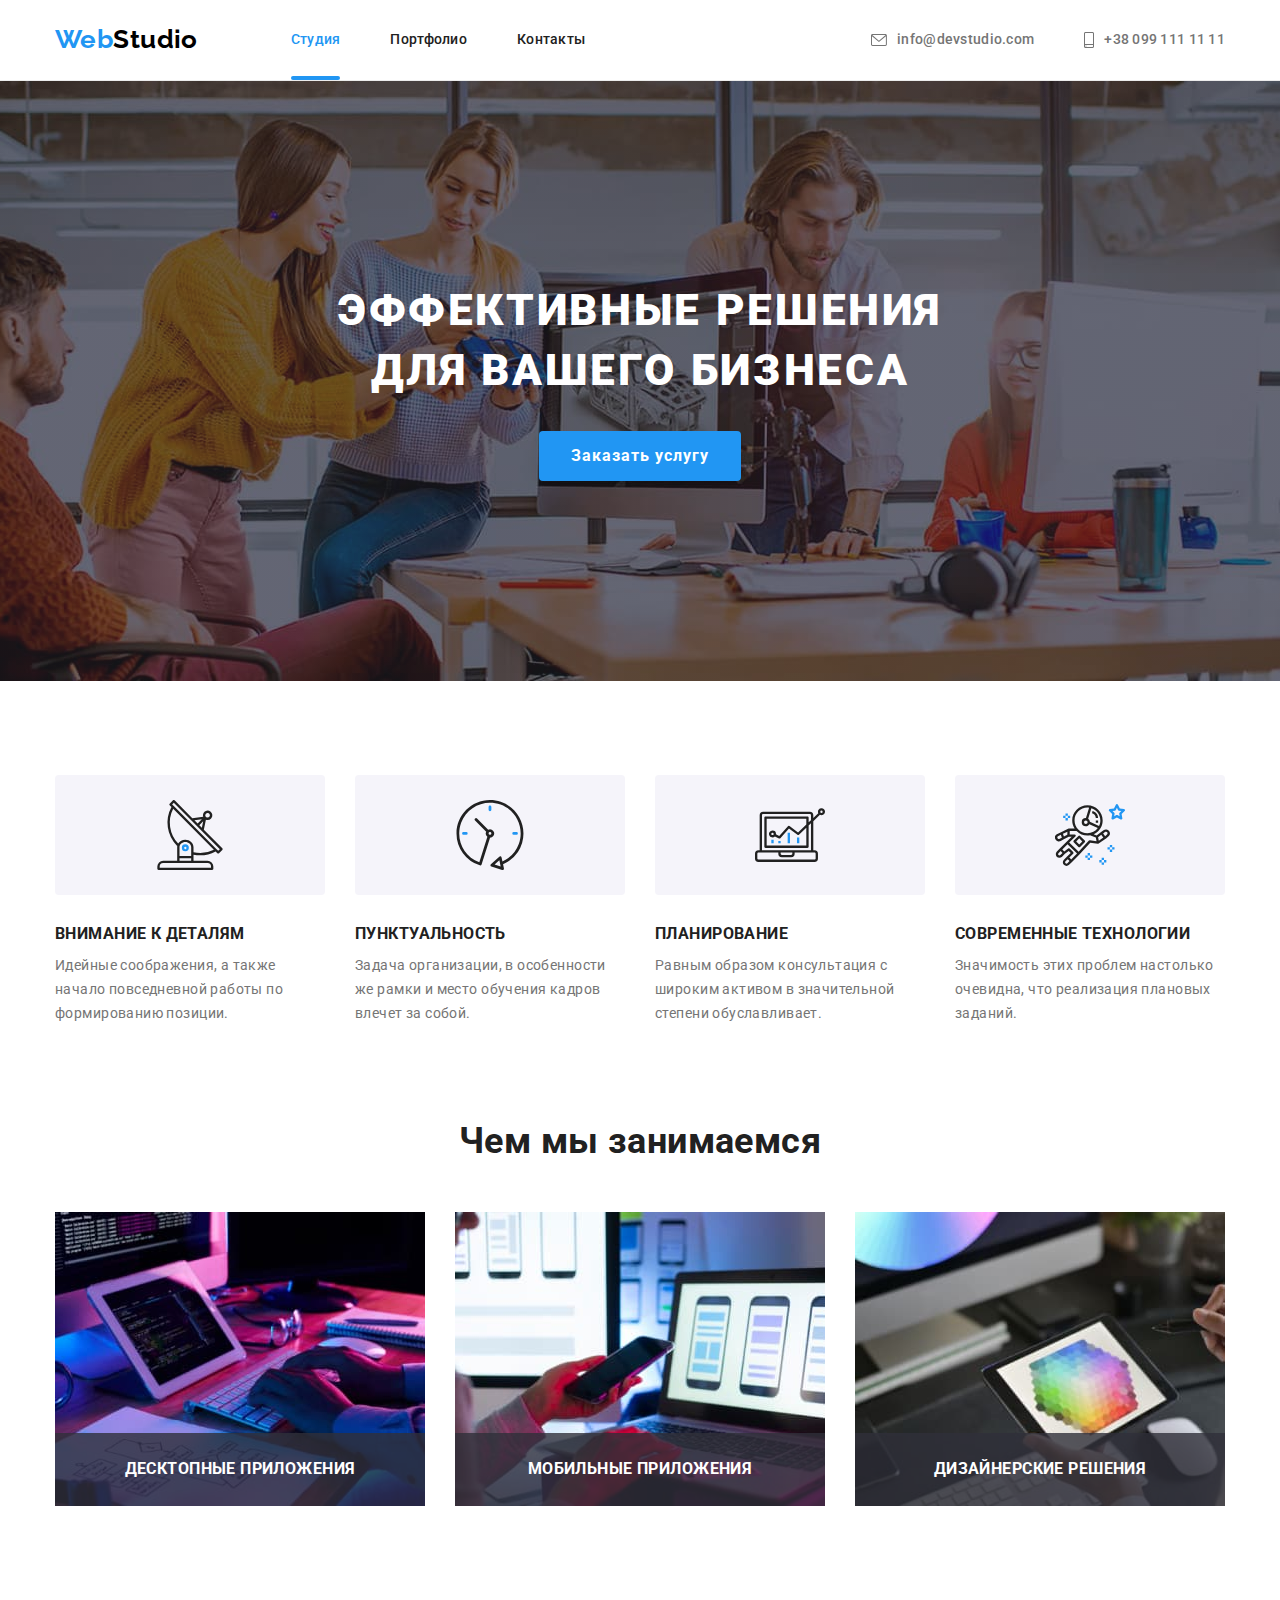
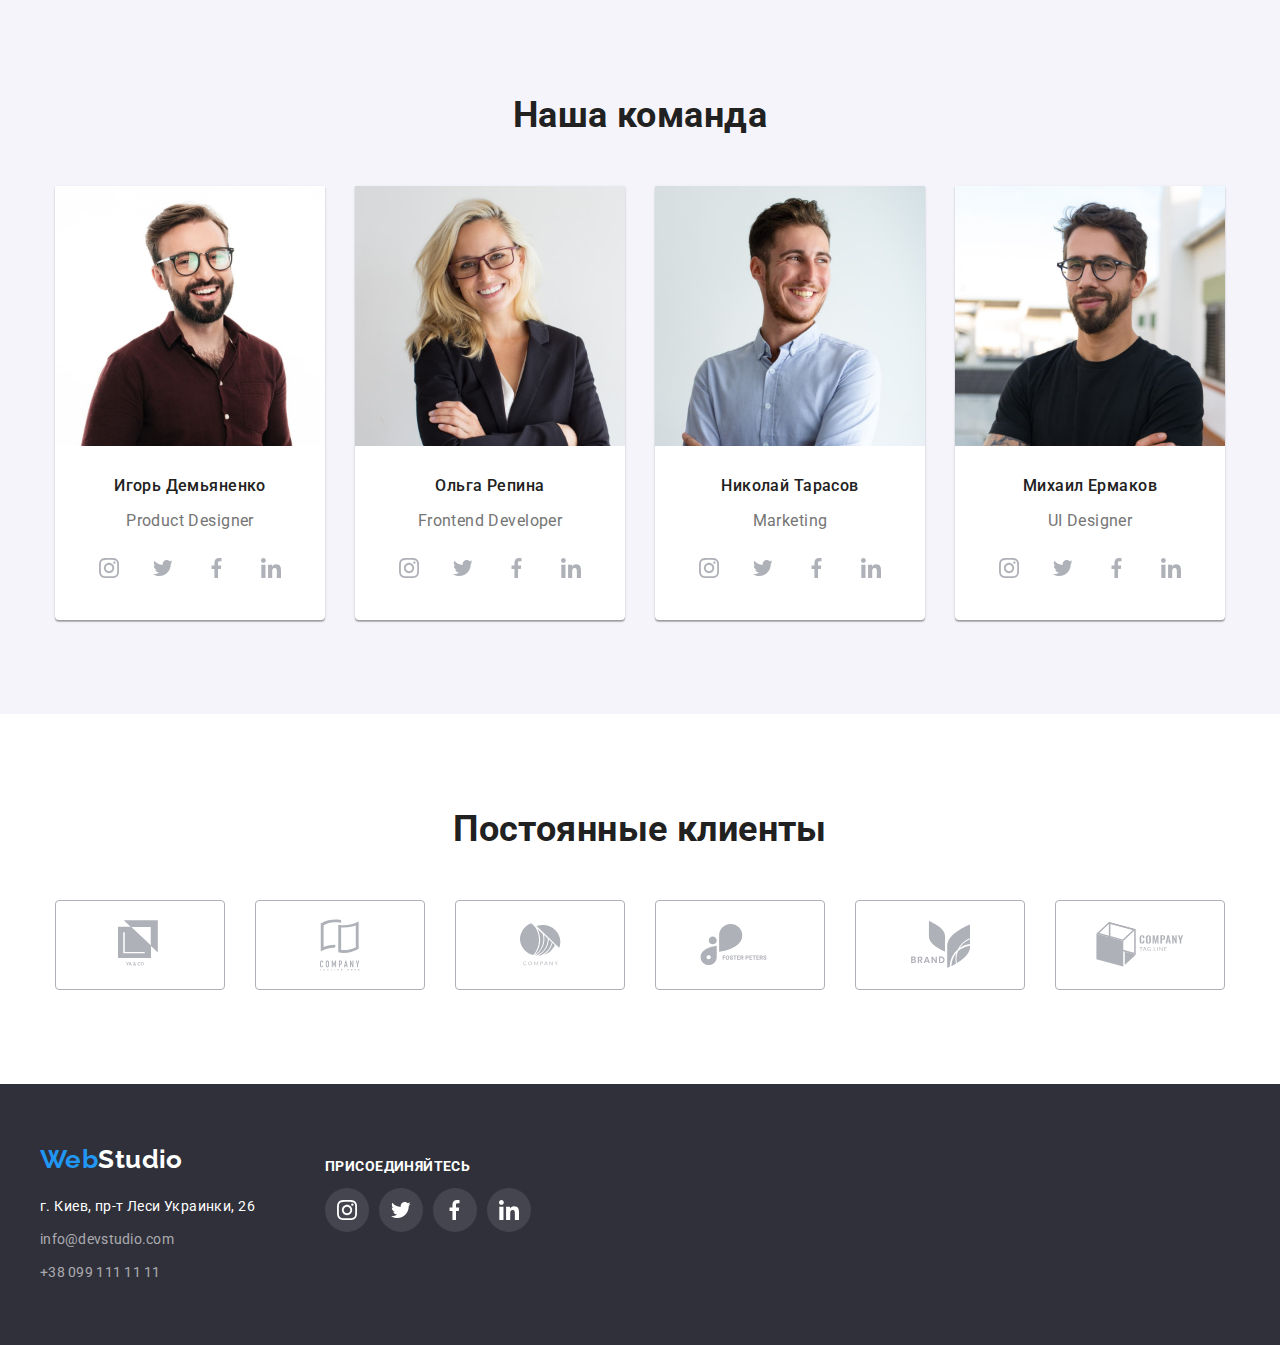
==== index.html @ 3e9410eb "Добавляет файлы" ====
<!DOCTYPE html>
<html lang="ru">
  <head>
    <meta charset="UTF-8" />
    <meta name="viewport" content="width=device-width, initial-scale=1.0" />
    <title>Студия</title>
    <link href="https://fonts.googleapis.com/css2?family=Raleway:wght@700&family=Roboto:wght@400;500;700;900&display=swap" rel="stylesheet" />

    <link rel="stylesheet" href="https://cdnjs.cloudflare.com/ajax/libs/modern-normalize/0.7.0/modern-normalize.min.css" />

    <link rel="stylesheet" href="./css/styles.css" />
  </head>

  <body>
    <!--Header-->
    <header class="header">
      <div class="container flexbox">
        <!-- <div class="header flexbox"> -->
        <nav class="site-nav flexbox">
          <a class="logo-primary" href="./index.html"><span class="logo-accent">Web</span>Studio</a>
          <ul class="list flexbox">
            <li class="item">
              <a class="link current" href="">Студия</a>
            </li>

            <li class="item">
              <a class="link" href="./portfolio.html">Портфолио</a>
            </li>
            <li class="item">
              <a class="link" href="">Контакты</a>
            </li>
          </ul>
        </nav>
        <ul class="contacts list flexbox">
          <li class="item">
            <a class="link flexbox" href="mailto:info@devstudio.com">
              <svg class="post-icon" width="16px" height="12px">
                <use href="./images/sprite.svg#icon-envelope"></use>
              </svg>
              info@devstudio.com
            </a>
          </li>
          <li class="item">
            <a class="link flexbox" href="tel:+380991111111">
              <svg class="tel-icon" width="10px" height="16px">
                <use href="./images/sprite.svg#icon-smartphone"></use>
              </svg>
              +38 099 111 11 11
            </a>
          </li>
        </ul>
      </div>
    </header>
    <main>
      <!--hero-->
      <section class="hero overlay">
        <div class="container">
          <h1 class="hero-title">Эффективные решения для вашего бизнеса</h1>
          <button type="button" class="hero-button" data-modal-open>Заказать услугу</button>
        </div>
      </section>
      <!--Особенности-->
      <section class="features">
        <div class="container">
          <h2 class="features-title visually-hidden">Особенности</h2>
          <ul class="list flexbox">
            <li class="item">
              <h3 class="features-subtitle">Внимание к деталям</h3>
              <p>Идейные соображения, а также начало повседневной работы по формированию позиции.</p>
            </li>
            <li class="item">
              <h3 class="features-subtitle">Пунктуальность</h3>
              <p>Задача организации, в особенности же рамки и место обучения кадров влечет за собой.</p>
            </li>
            <li class="item">
              <h3 class="features-subtitle">Планирование</h3>
              <p>Равным образом консультация с широким активом в значительной степени обуславливает.</p>
            </li>
            <li class="item">
              <h3 class="features-subtitle">Современные технологии</h3>
              <p>Значимость этих проблем настолько очевидна, что реализация плановых заданий.</p>
            </li>
          </ul>
        </div>
      </section>
      <!--Чем мы занимаемся-->
      <section class="work">
        <div class="container">
          <h2 class="work-title">Чем мы занимаемся</h2>
          <ul class="list flexbox">
            <li class="item">
              <a href=""
                ><img src="./images/box1.jpg" alt="Разработка" width="370" height="294" />
                <h3 class="work-subtitle">Десктопные приложения</h3></a
              >
            </li>
            <li class="item">
              <a href=""
                ><img src="./images/box2.jpg" alt="Верстка" width="370" height="294" />
                <h3 class="work-subtitle">Мобильные приложения</h3></a
              >
            </li>
            <li class="item">
              <a href=""
                ><img src="./images/box3.jpg" alt="Разработка" width="370" height="294" />
                <h3 class="work-subtitle">Дизайнерские решения</h3></a
              >
            </li>
          </ul>
        </div>
      </section>
      <!--Наша команда-->
      <section class="team">
        <div class="container">
          <!-- first member -->
          <h2 class="team-title">Наша команда</h2>
          <ul class="list flexbox">
            <li class="item">
              <img src="./images/team1.jpg" alt="Игорь Демьяненко" width="270" height="260" />
              <div class="team-text">
                <h3 class="team-subtitle">Игорь Демьяненко</h3>
                <p>Product Designer</p>

                <ul class="socials-list list flexbox">
                  <li class="socials-item">
                    <a class="link flexbox" href="" target="_blank" rel="noopener noreferrer" aria-label="ссылка Instagram">
                      <svg class="socials-icon-team" width="20px" height="20px">
                        <use href="./images/sprite.svg#icon-instagram"></use>
                      </svg>
                    </a>
                  </li>
                  <li class="socials-item">
                    <a class="link flexbox" href="" target="_blank" rel="noopener noreferrer" aria-label="ссылка Twitter">
                      <svg class="socials-icon-team" width="20px" height="20px">
                        <use href="./images/sprite.svg#icon-twitter"></use>
                      </svg>
                    </a>
                  </li>
                  <li class="socials-item">
                    <a class="link flexbox" href="" target="_blank" rel="noopener noreferrer" aria-label="ссылка Facebook">
                      <svg class="socials-icon-team" width="20px" height="20px">
                        <use href="./images/sprite.svg#icon-facebook"></use>
                      </svg>
                    </a>
                  </li>
                  <li class="socials-item">
                    <a class="link flexbox" href="" target="_blank" rel="noopener noreferrer" aria-label="ссылка Linkedin">
                      <svg class="socials-icon-team" width="20px" height="20px">
                        <use href="./images/sprite.svg#icon-linkedin"></use>
                      </svg>
                    </a>
                  </li>
                </ul>
              </div>
            </li>
            <!-- second member -->
            <li class="item">
              <img src="./images/team2.jpg" alt="Ольга Репина" width="270" height="260" />
              <div class="team-text">
                <h3 class="team-subtitle">Ольга Репина</h3>
                <p>Frontend Developer</p>

                <ul class="socials-list list flexbox">
                  <li class="socials-item">
                    <a class="link flexbox" href="" target="_blank" rel="noopener noreferrer" aria-label="ссылка Instagram">
                      <svg class="socials-icon-team" width="20px" height="20px">
                        <use href="./images/sprite.svg#icon-instagram"></use>
                      </svg>
                    </a>
                  </li>
                  <li class="socials-item">
                    <a class="link flexbox" href="" target="_blank" rel="noopener noreferrer" aria-label="ссылка Twitter">
                      <svg class="socials-icon-team" width="20px" height="20px">
                        <use href="./images/sprite.svg#icon-twitter"></use>
                      </svg>
                    </a>
                  </li>
                  <li class="socials-item">
                    <a class="link flexbox" href="" target="_blank" rel="noopener noreferrer" aria-label="ссылка Facebook">
                      <svg class="socials-icon-team" width="20px" height="20px">
                        <use href="./images/sprite.svg#icon-facebook"></use>
                      </svg>
                    </a>
                  </li>
                  <li class="socials-item">
                    <a class="link flexbox" href="" target="_blank" rel="noopener noreferrer" aria-label="ссылка Linkedin">
                      <svg class="socials-icon-team" width="20px" height="20px">
                        <use href="./images/sprite.svg#icon-linkedin"></use>
                      </svg>
                    </a>
                  </li>
                </ul>
              </div>
            </li>

            <!-- third member -->
            <li class="item">
              <img src="./images/team3.jpg" alt="Николай Тарасов" width="270" height="260" />
              <div class="team-text">
                <h3 class="team-subtitle">Николай Тарасов</h3>
                <p>Marketing</p>

                <ul class="socials-list list flexbox">
                  <li class="socials-item">
                    <a class="link flexbox" href="" target="_blank" rel="noopener noreferrer" aria-label="ссылка Instagram">
                      <svg class="socials-icon-team" width="20px" height="20px">
                        <use href="./images/sprite.svg#icon-instagram"></use>
                      </svg>
                    </a>
                  </li>
                  <li class="socials-item">
                    <a class="link flexbox" href="" target="_blank" rel="noopener noreferrer" aria-label="ссылка Twitter">
                      <svg class="socials-icon-team" width="20px" height="20px">
                        <use href="./images/sprite.svg#icon-twitter"></use>
                      </svg>
                    </a>
                  </li>
                  <li class="socials-item">
                    <a class="link flexbox" href="" target="_blank" rel="noopener noreferrer" aria-label="ссылка Facebook">
                      <svg class="socials-icon-team" width="20px" height="20px">
                        <use href="./images/sprite.svg#icon-facebook"></use>
                      </svg>
                    </a>
                  </li>
                  <li class="socials-item">
                    <a class="link flexbox" href="" target="_blank" rel="noopener noreferrer" aria-label="ссылка Linkedin">
                      <svg class="socials-icon-team" width="20px" height="20px">
                        <use href="./images/sprite.svg#icon-linkedin"></use>
                      </svg>
                    </a>
                  </li>
                </ul>
              </div>
            </li>
            <!-- fourth member -->
            <li class="item">
              <img src="./images/team4.jpg" alt="Михаил Ермаков" width="270" height="260" />
              <div class="team-text">
                <h3 class="team-subtitle">Михаил Ермаков</h3>
                <p>UI Designer</p>

                <ul class="socials-list list flexbox">
                  <li class="socials-item">
                    <a class="link flexbox" href="" target="_blank" rel="noopener noreferrer" aria-label="ссылка Instagram">
                      <svg class="socials-icon-team" width="20px" height="20px">
                        <use href="./images/sprite.svg#icon-instagram"></use>
                      </svg>
                    </a>
                  </li>
                  <li class="socials-item">
                    <a class="link flexbox" href="" target="_blank" rel="noopener noreferrer" aria-label="ссылка Twitter">
                      <svg class="socials-icon-team" width="20px" height="20px">
                        <use href="./images/sprite.svg#icon-twitter"></use>
                      </svg>
                    </a>
                  </li>
                  <li class="socials-item">
                    <a class="link flexbox" href="" target="_blank" rel="noopener noreferrer" aria-label="ссылка Facebook">
                      <svg class="socials-icon-team" width="20px" height="20px">
                        <use href="./images/sprite.svg#icon-facebook"></use>
                      </svg>
                    </a>
                  </li>
                  <li class="socials-item">
                    <a class="link flexbox" href="" target="_blank" rel="noopener noreferrer" aria-label="ссылка Linkedin">
                      <svg class="socials-icon-team" width="20px" height="20px">
                        <use href="./images/sprite.svg#icon-linkedin"></use>
                      </svg>
                    </a>
                  </li>
                </ul>
              </div>
            </li>
          </ul>
        </div>
      </section>
      <!-- Клиенты -->
      <section class="clients">
        <div class="container">
          <h2 class="clients-title">Постоянные клиенты</h2>
          <ul class="list flexbox">
            <li class="clients-item">
              <a class="clients-link flexbox" href="">
                <svg class="clients-icon" width="44px" height="49px">
                  <use href="./images/sprite.svg#icon-client-one"></use>
                </svg>
              </a>
            </li>
            <li class="clients-item">
              <a class="clients-link flexbox" href="">
                <svg class="clients-icon" width="40px" height="52px">
                  <use href="./images/sprite.svg#icon-client-two"></use>
                </svg>
              </a>
            </li>
            <li class="clients-item">
              <a class="clients-link flexbox" href="">
                <svg class="clients-icon" width="41px" height="43px">
                  <use href="./images/sprite.svg#icon-client-three"></use>
                </svg>
              </a>
            </li>
            <li class="clients-item">
              <a class="clients-link flexbox" href="">
                <svg class="clients-icon" width="80px" height="42px">
                  <use href="./images/sprite.svg#icon-client-four"></use>
                </svg>
              </a>
            </li>
            <li class="clients-item">
              <a class="clients-link flexbox" href="">
                <svg class="clients-icon" width="59px" height="47px">
                  <use href="./images/sprite.svg#icon-client-five"></use>
                </svg>
              </a>
            </li>
            <li class="clients-item">
              <a class="clients-link flexbox" href="">
                <svg class="clients-icon" width="88px" height="45px">
                  <use href="./images/sprite.svg#icon-client-six"></use>
                </svg>
              </a>
            </li>
          </ul>
        </div>
      </section>
    </main>
    <!--Footer-->

    <footer class="footer">
      <div class="container flexbox">
        <!-- Футер контакты -->
        <div class="footer-nav">
          <a class="logo-secondary" href="./index.html"><span class="logo-accent">Web</span>Studio</a>
          <!--Контакты-->
          <address>
            <span class="post"> г. Киев, пр-т Леси Украинки, 26</span>
            <br />
            <a class="link mail" href="mailto:info@devstudio.com">info@devstudio.com</a>
            <br />
            <a class="link tel" href="tel:+380991111111">+38 099 111 11 11</a>
          </address>
        </div>
        <!-- Футер Присоединяйтесь -->
        <div class="footer-social">
          <p class="social-text">присоединяйтесь</p>
          <ul class="socials-list list flexbox">
            <li class="socials-item">
              <a class="link flexbox" href="" target="_blank" rel="noopener noreferrer" aria-label="ссылка Instagram">
                <svg class="socials-icon-company" width="20px" height="20px">
                  <use href="./images/sprite.svg#icon-instagram"></use>
                </svg>
              </a>
            </li>
            <li class="socials-item">
              <a class="link flexbox" href="" target="_blank" rel="noopener noreferrer" aria-label="ссылка Twitter">
                <svg class="socials-icon-company" width="20px" height="20px">
                  <use href="./images/sprite.svg#icon-twitter"></use>
                </svg>
              </a>
            </li>
            <li class="socials-item">
              <a class="link flexbox" href="" target="_blank" rel="noopener noreferrer" aria-label="ссылка Facebook">
                <svg class="socials-icon-company" width="20px" height="20px">
                  <use href="./images/sprite.svg#icon-facebook"></use>
                </svg>
              </a>
            </li>
            <li class="socials-item">
              <a class="link flexbox" href="" target="_blank" rel="noopener noreferrer" aria-label="ссылка Linkedin">
                <svg class="socials-icon-company" width="20px" height="20px">
                  <use href="./images/sprite.svg#icon-linkedin"></use>
                </svg>
              </a>
            </li>
          </ul>
        </div>
      </div>
    </footer>
    <!-- Модалка -->
    <div class="backdrop is-hidden" data-modal>
      <div class="modal">
        <button class="close-button" data-modal-close>
          <svg width="11px" height="11px">
            <use href="./images/sprite.svg#icon-close-button"></use>
          </svg>
        </button>
      </div>
    </div>
    <script src="./js/modal.js"></script>
  </body>
</html>

<!-- is-hidden -->
---- css/styles.css ----
/*  */
:root {
  --accent-color: #2196f3;
  --logo: #000000;
  --title-text-color: #212121;
  --text-color: #757575;
  --contrast-white-color: #ffffff;
  --contrast-text-color: rgba(255, 255, 255, 0.6);
  --button-bg: #f5f4fa;
  --bg-color-dark: #2f303a;
  --bg-color-light: #f5f4fa;
  --border-cards: #eeeeee;
  --header-border: #ececec;
  --border-clients: #afb1b8;
  --bg-color-icon: rgba(255, 255, 255, 0.1);
  --transition-duration: 250ms;
  --transition-timing-function: cubic-bezier(0.4, 0, 0.2, 1);
  /* Sprite */
}
body {
  font-family: Roboto, sans-serif;
  font-weight: 400;
  font-size: 14px;
  letter-spacing: 0.03em;
}
a {
  text-decoration: none;
}
img {
  display: block;
  margin: 0;
}
h1,
h2,
h3 {
  margin: 0;
}
/* Utilites */
.container {
  width: 1200px;
  padding: 0 15px;
  margin: 0 auto;
}
.flexbox {
  display: flex;
}
.list {
  list-style-type: none;
  padding-inline-start: 0;
  margin: 0;
}
.visually-hidden {
  position: absolute;
  width: 1px;
  height: 1px;
  margin: -1px;
  border: 0;
  padding: 0;
  clip: rect(0 0 0 0);
  overflow: hidden;
}
/* header links */
.link {
  /* не надо было задавать) */
  font-weight: 500;

  line-height: 1.14;
  letter-spacing: 0.02em;
}

/* header */
/* logo */
.logo-primary {
  display: inline-block;
  padding: 24px 0 25px 0;
  margin-right: 93px;
  /* outline: 2px solid tomato; */

  font-family: Raleway, sans-serif;
  font-weight: 700;
  font-size: 26px;
  line-height: 1.19;
  color: var(--logo);
}
.logo-accent {
  color: var(--accent-color);
}
.header {
  border-bottom: 1px solid var(--header-border);
}
.header .container {
  justify-content: flex-start;
  align-items: center;
}
.site-nav .list {
  align-items: center;
}
.site-nav .link {
  display: inline-block;
  padding: 32px 0;
  color: var(--title-text-color);
  transition: color var(--transition-duration) var(--transition-timing-function);
}
.contacts {
  margin-left: auto;
  align-items: center;
}

.contacts .link {
  color: var(--text-color);
  align-items: center;
  transition: color var(--transition-duration) var(--transition-timing-function);
}
.post-icon,
.tel-icon {
  fill: var(--text-color);

  display: inline-block;
  margin-right: 10px;
  transition: fill var(--transition-duration) var(--transition-timing-function);
}

.site-nav .item:not(:last-child),
.contacts .item:not(:last-child) {
  margin-right: 50px;
}

.site-nav .link:hover,
.site-nav .link:focus,
.link.current,
.contacts .link:hover,
.contacts .link:focus,
.footer .link:hover,
.footer .link:focus {
  color: var(--accent-color);
}
/* Полосочка */
.link.current {
  position: relative;
}

.link.current::after {
  position: absolute;
  bottom: 0;
  left: 0;

  content: "";
  background-color: var(--accent-color);
  width: 100%;
  height: 4px;
  border-radius: 2px;
}

.contacts .link:hover .post-icon,
.contacts .link:focus .post-icon {
  fill: var(--accent-color);
}

.contacts .link:hover .tel-icon,
.contacts .link:focus .tel-icon {
  fill: var(--accent-color);
}

/* hero */
.hero {
  padding-top: 200px;
}
.overlay {
  min-height: 600px;
  max-width: 1600px;
  margin: 0 auto;

  background-color: var(--bg-color-dark);

  background-image: linear-gradient(rgba(47, 48, 58, 0.4), rgba(47, 48, 58, 0.4)), url(../images/hero-banner.jpg);
  background-repeat: no-repeat;
  background-size: cover;
  background-position: center;
}

.hero .container {
  max-width: 700px;
  /* flex-wrap: wrap;
  justify-content: center;
  align-items: center; */
  text-align: center;
}
.hero-title {
  margin-bottom: 30px;
  text-align: center;

  font-weight: 900;
  font-size: 44px;
  line-height: 1.36;
  letter-spacing: 0.06em;
  text-transform: uppercase;

  color: var(--contrast-white-color);
}
.hero-button {
  display: inline-block;
  /* max-width: 200px; */
  padding: 10px 32px;
  border: 0;

  border-radius: 4px;
  box-shadow: 0px 4px 4px rgba(0, 0, 0, 0.15);

  font-weight: 700;
  font-size: 16px;
  line-height: 1.87;
  letter-spacing: 0.06em;

  color: var(--contrast-white-color);

  background-color: var(--accent-color);
}

.hero-button:hover,
.hero-button:focus,
.hero-button:active {
  cursor: pointer;
  /* border: 0; */
  outline: none;
}
/* Особенности */
.features,
.clients {
  padding: 94px 0;
}

.features .list .item:not(:last-child) {
  margin-right: 30px;
}

.features .list .item {
  /* width: 270px; */
  flex-basis: calc((100% - 3 * 30px) / 4);
  /* width: calc((100% - 3*30px)/4; */
  text-align: left;
}
.features .item::before {
  content: "";
  display: block;
  height: 120px;
  margin-bottom: 30px;

  border-radius: 4px;
  background-color: var(--bg-color-light);
  background-repeat: no-repeat;
  background-position: center;
}
.features .item:nth-child(1)::before {
  background-image: url(../images/feature-antenna.svg);
}

.features .item:nth-child(2)::before {
  background-image: url(../images/feature-clock.svg);
}

.features .item:nth-child(3)::before {
  background-image: url(../images/feature-diagram.svg);
}

.features .item:nth-child(4)::before {
  background-image: url(../images/feature-astronaut.svg);
}

.features-subtitle,
.work-subtitle {
  margin-bottom: 10px;

  font-weight: 700;
  line-height: 1.15;
  text-transform: uppercase;

  color: var(--title-text-color);
}
.work-subtitle {
  color: var(--contrast-white-color);
}
.features p {
  margin: 0;

  line-height: 1.71;

  color: var(--text-color);
}
/* Чем мы занимаемся */
.work {
  padding-bottom: 94px;
}
.work .list .item:not(:last-child) {
  margin-right: 30px;
}
.work .list .item {
  position: relative;
  flex-basis: calc((100% - 2 * 30px) / 3);
}
.work-subtitle {
  position: absolute;
  width: 100%;
  left: 0;
  bottom: 0;

  padding: 27px 0;
  margin: 0;

  text-align: center;
  /* ;
  transform: translate(-50%, 0); */
  color: var(--contrast-white-color);
  background-color: rgba(47, 48, 58, 0.8);
}

.work-title,
.team-title,
.clients-title {
  margin-bottom: 50px;
  text-align: center;

  font-weight: 700;
  font-size: 36px;
  line-height: 1.17;

  color: var(--title-text-color);
}
/* Наша команда */
.team {
  padding: 94px 0;
  background-color: var(--bg-color-light);
}
.team .list {
  flex-wrap: wrap;
}
.team .list .item {
  flex-basis: calc((100% - 4 * 30px) / 4);
  margin: 0 30px 20px 0;
  /* padding-bottom: 30px; */

  box-shadow: 0px 1px 3px rgba(0, 0, 0, 0.12), 0px 1px 1px rgba(0, 0, 0, 0.14), 0px 2px 1px rgba(0, 0, 0, 0.2);
  border-radius: 0 0 4px 4px;

  background-color: var(--contrast-white-color);
}
.team .list .item:nth-child(4n) {
  margin-right: 0;
}
.team .list .item:nth-last-child(-n + 4) {
  margin-bottom: 0;
}

.team-text {
  padding: 30px 0;
}
.team-subtitle {
  margin-bottom: 10px;

  text-align: center;

  font-weight: 500;
  font-size: 16px;
  line-height: 1.19;

  color: var(--title-text-color);
}
.team p {
  margin-bottom: 16px;

  text-align: center;

  font-size: 16px;
  line-height: 1.19;
  color: var(--text-color);
}

/* Иконки соц сетей */

.team .socials-list {
  justify-content: center;
}

.socials-item:not(:last-child) {
  margin-right: 10px;
}
.socials-item .link {
  justify-content: center;
  align-items: center;

  width: 44px;
  height: 44px;
  border-radius: 50%;
  transition: background-color var(--transition-duration) var(--transition-timing-function);
}
.socials-icon-team {
  fill: var(--border-clients);
  transition: fill var(--transition-duration) var(--transition-timing-function);
}
.socials-icon-company {
  fill: var(--contrast-white-color);
}
.socials-item .link:hover,
.socials-item .link:focus,
.footer .socials-item .link:hover,
.footer .socials-item .link:focus {
  background-color: var(--accent-color);
}

.socials-item .link:hover .socials-icon-team,
.socials-item .link:focus .socials-icon-team {
  fill: var(--contrast-white-color);
}

.footer .socials-item .link {
  background-color: var(--bg-color-icon);
  transition: background-color var(--transition-duration) var(--transition-timing-function);
}

/* Клиенты */
.clients .list {
  flex-wrap: wrap;
}
.clients-item {
  width: 170px;
  height: 90px;
  margin-right: 30px;
  margin-bottom: 20px;
}

.clients-item:nth-child(6n) {
  margin-right: 0;
}
.clients-item:nth-last-child(-n + 6) {
  margin-bottom: 0;
}
.clients-link {
  justify-content: center;
  align-items: center;

  border: 1px solid var(--border-clients);
  border-radius: 4px;

  width: 170px;
  height: 90px;
  transition: border var(--transition-duration) var(--transition-timing-function);
}

.clients-icon {
  fill: var(--border-clients);
  transition: fill var(--transition-duration) var(--transition-timing-function);
}
.clients-link:hover,
.clients-link:focus {
  border: 1px solid var(--accent-color);
}
.clients-link:hover .clients-icon,
.clients-link:focus .clients-icon {
  fill: var(--accent-color);
}

/* Футер */
.footer {
  /* фон для видимости  текста заголовка */
  background-color: var(--bg-color-dark);
}
.footer .container {
  padding: 60px 0;
}
.logo-secondary {
  display: inline-block;

  margin-bottom: 20px;

  font-family: Raleway, sans-serif;
  font-weight: 700;
  font-size: 26px;
  line-height: 1.19;

  color: var(--contrast-white-color);
}
.post {
  display: inline-block;
  margin-bottom: 9px;

  font-style: normal;
  line-height: 1.71;

  color: var(--contrast-white-color);
}
.link.mail {
  display: inline-block;
  margin-bottom: 9px;
}

.footer .link {
  font-style: normal;
  font-weight: 400;
  line-height: 1.71;

  color: var(--contrast-text-color);

  transition: color var(--transition-duration) var(--transition-timing-function);
}

.footer .link:not(:last-child) {
  margin-bottom: 9px;
}

.footer-nav {
  margin-right: 70px;
}

.social-text {
  font-weight: 700;
  line-height: 16px;
  letter-spacing: 0.03em;
  text-transform: uppercase;

  color: var(--contrast-white-color);
}
/* Модалка */
.backdrop {
  position: fixed;
  top: 0;
  right: 0;
  left: 0;
  bottom: 0;
  /* width: 100%;
  height: 100%; */
  background-color: rgba(0, 0, 0, 0.2);
}
.backdrop.is-hidden {
  opacity: 0;
  pointer-events: none;
}

.modal {
  position: absolute;
  top: 50%;
  left: 50%;
  transform: translate(-50%, -50%);

  width: 528px;
  height: 581px;

  background-color: var(--contrast-white-color);
  border: 1px solid rgba(0, 0, 0, 0.1);
  border-radius: 4px;
  box-shadow: 0px 1px 3px rgba(0, 0, 0, 0.12), 0px 1px 1px rgba(0, 0, 0, 0.14), 0px 2px 1px rgba(0, 0, 0, 0.2);
}
.close-button {
  position: absolute;
  top: 8px;
  right: 8px;

  margin: 0;
  padding: 9px;
  line-height: 0;

  border: 1px solid rgba(0, 0, 0, 0.1);
  border-radius: 50%;
  background-color: var(--contrast-white-color);
  cursor: pointer;
}
.close-button:active,
.close-button:focus {
  outline: none;
}

/* Страница Портфолио */
.portfolio {
  padding: 94px 0;
}
/* Фильтр */
.filter {
  justify-content: center;
  margin-bottom: 50px;
}

.portfolio-filter:not(:last-child) {
  margin-right: 8px;
}
.portfolio-filter-item {
  display: block;
  padding: 6px 22px;
  border: 0;

  font-weight: 500;
  font-size: 16px;
  line-height: 1.62;

  color: var(--title-text-color);

  background-color: var(--bg-color-light);
  border-radius: 4px;

  transition: color var(--transition-duration) var(--transition-timing-function),
    background-color var(--transition-duration) var(--transition-timing-function),
    box-shadow var(--transition-duration) var(--transition-timing-function);
}

.portfolio-filter-item:hover,
.portfolio-filter-item:focus,
.portfolio-filteritem:active {
  color: var(--contrast-white-color);
  background-color: var(--accent-color);
  box-shadow: 0px 3px 1px rgba(0, 0, 0, 0.1), 0px 1px 2px rgba(0, 0, 0, 0.08), 0px 2px 2px rgba(0, 0, 0, 0.12);
  /* border: 0px; */
  outline: none;
  cursor: pointer;
}
/* .portfolio-filter-item:hover {
  cursor: pointer;
} */
/* Результаты фильтра */
.portfolio .list {
  flex-wrap: wrap;
  box-sizing: border-box;
}

.portfolio .list .item {
  flex-basis: calc((100% - 2 * 30px) / 3);
  margin: 0 30px 30px 0;
}
.portfolio .list .item:nth-child(3n) {
  margin-right: 0;
}

.portfolio .list .item:nth-last-child(-n + 3) {
  margin-bottom: 0;
}

.portfolio .list .item:hover {
  box-shadow: 0px 1px 1px rgba(0, 0, 0, 0.12), 0px 4px 4px rgba(0, 0, 0, 0.06), 1px 4px 6px rgba(0, 0, 0, 0.16);
}

.portfolio-text {
  border: 1px solid var(--border-cards);
  padding: 20px 24px;

  text-align: left;
  border-top: 0;
}

.portfolio h2 {
  margin-bottom: 4px;

  font-weight: 700;
  font-size: 18px;
  line-height: 2;
  letter-spacing: 0.06em;

  color: var(--title-text-color);
}
.portfolio-text-item {
  margin: 0;

  font-size: 16px;
  line-height: 1.87;

  color: var(--text-color);
}

.portfolio-thumb {
  position: relative;
  overflow: hidden;
}

.portfolio-description {
  position: absolute;
  bottom: 0;
  left: 0;
  width: 100%;
  padding: 63px 24px;

  background-color: var(--accent-color);

  /* opacity: 0; */
  transform: translateY(100%);
  transition: transform var(--transition-duration) var(--transition-timing-function);
}

.portfolio-description p {
  height: 170px;
  margin: 0;
  font-style: normal;

  font-size: 18px;
  line-height: 1.56;

  color: var(--contrast-white-color);
  overflow: hidden;
}

.portfolio .list .item:hover .portfolio-description {
  /* opacity: 1; */
  transform: translateY(0);
}
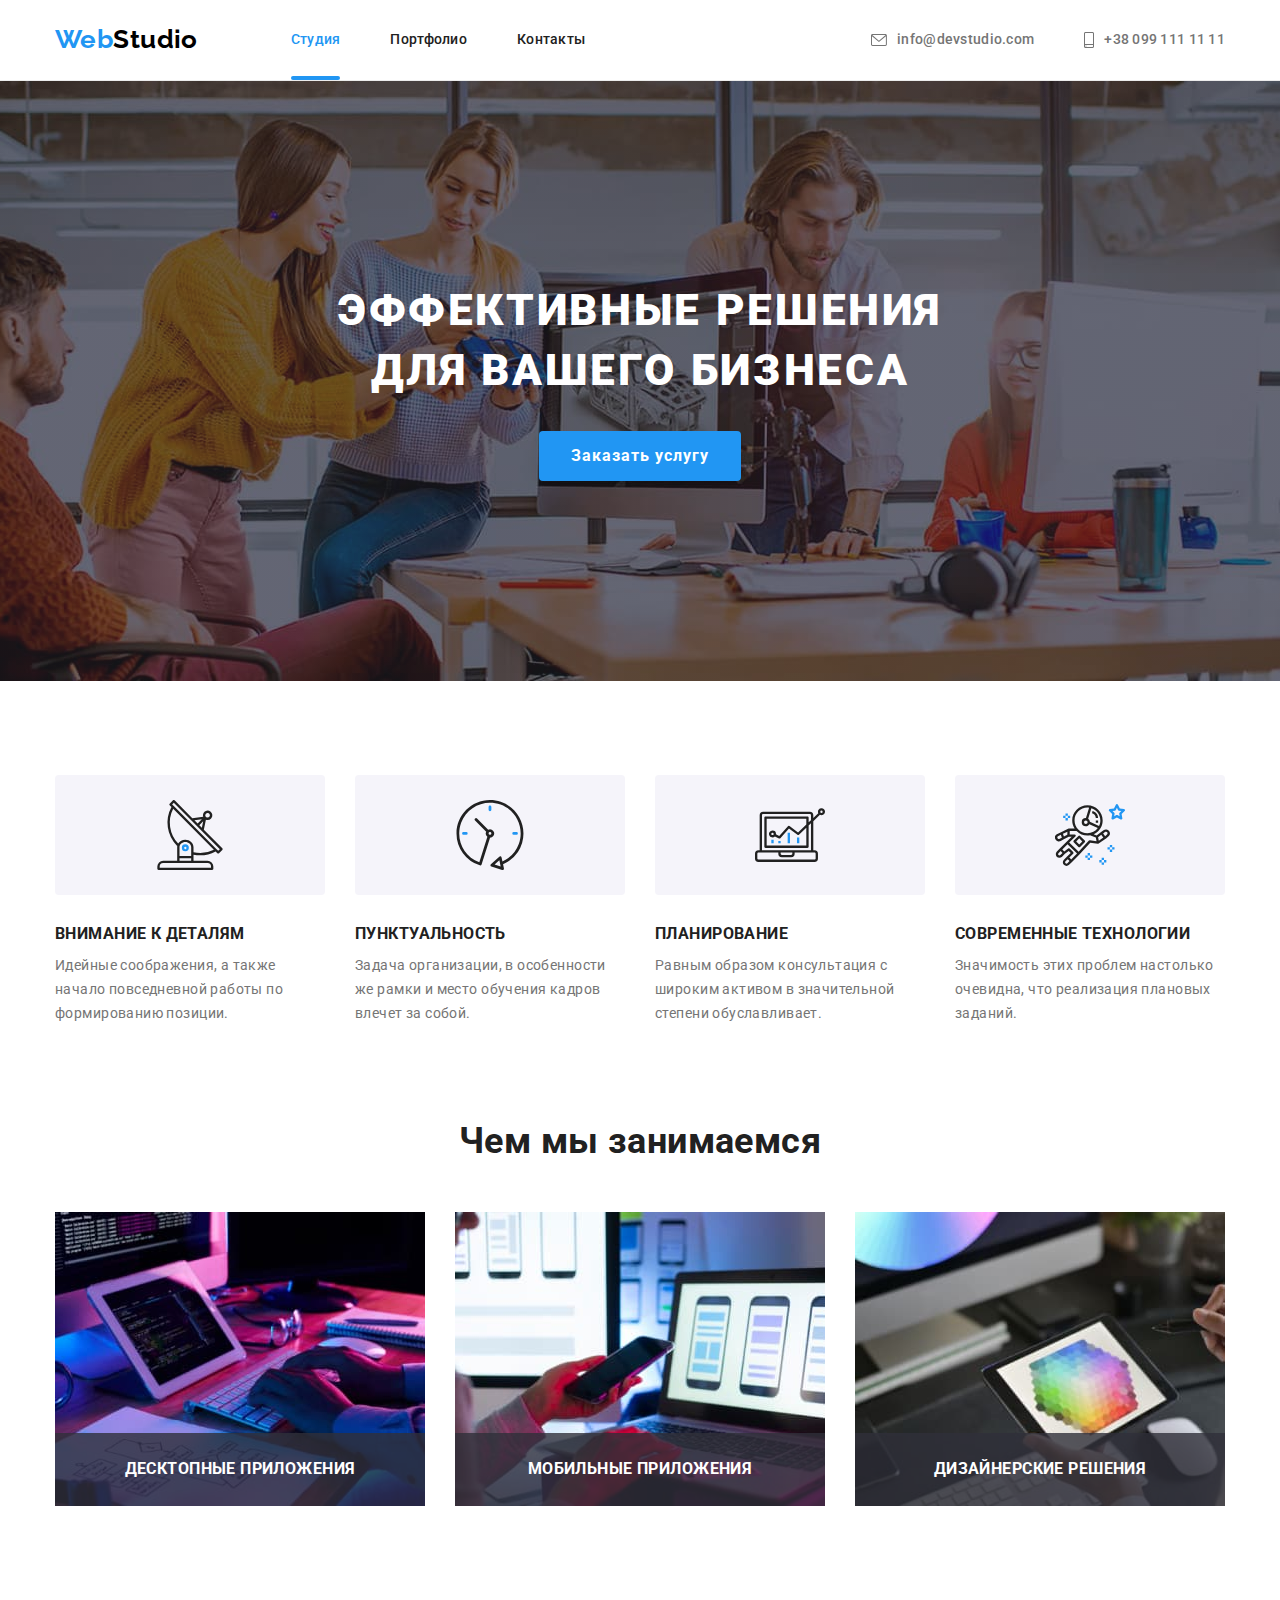
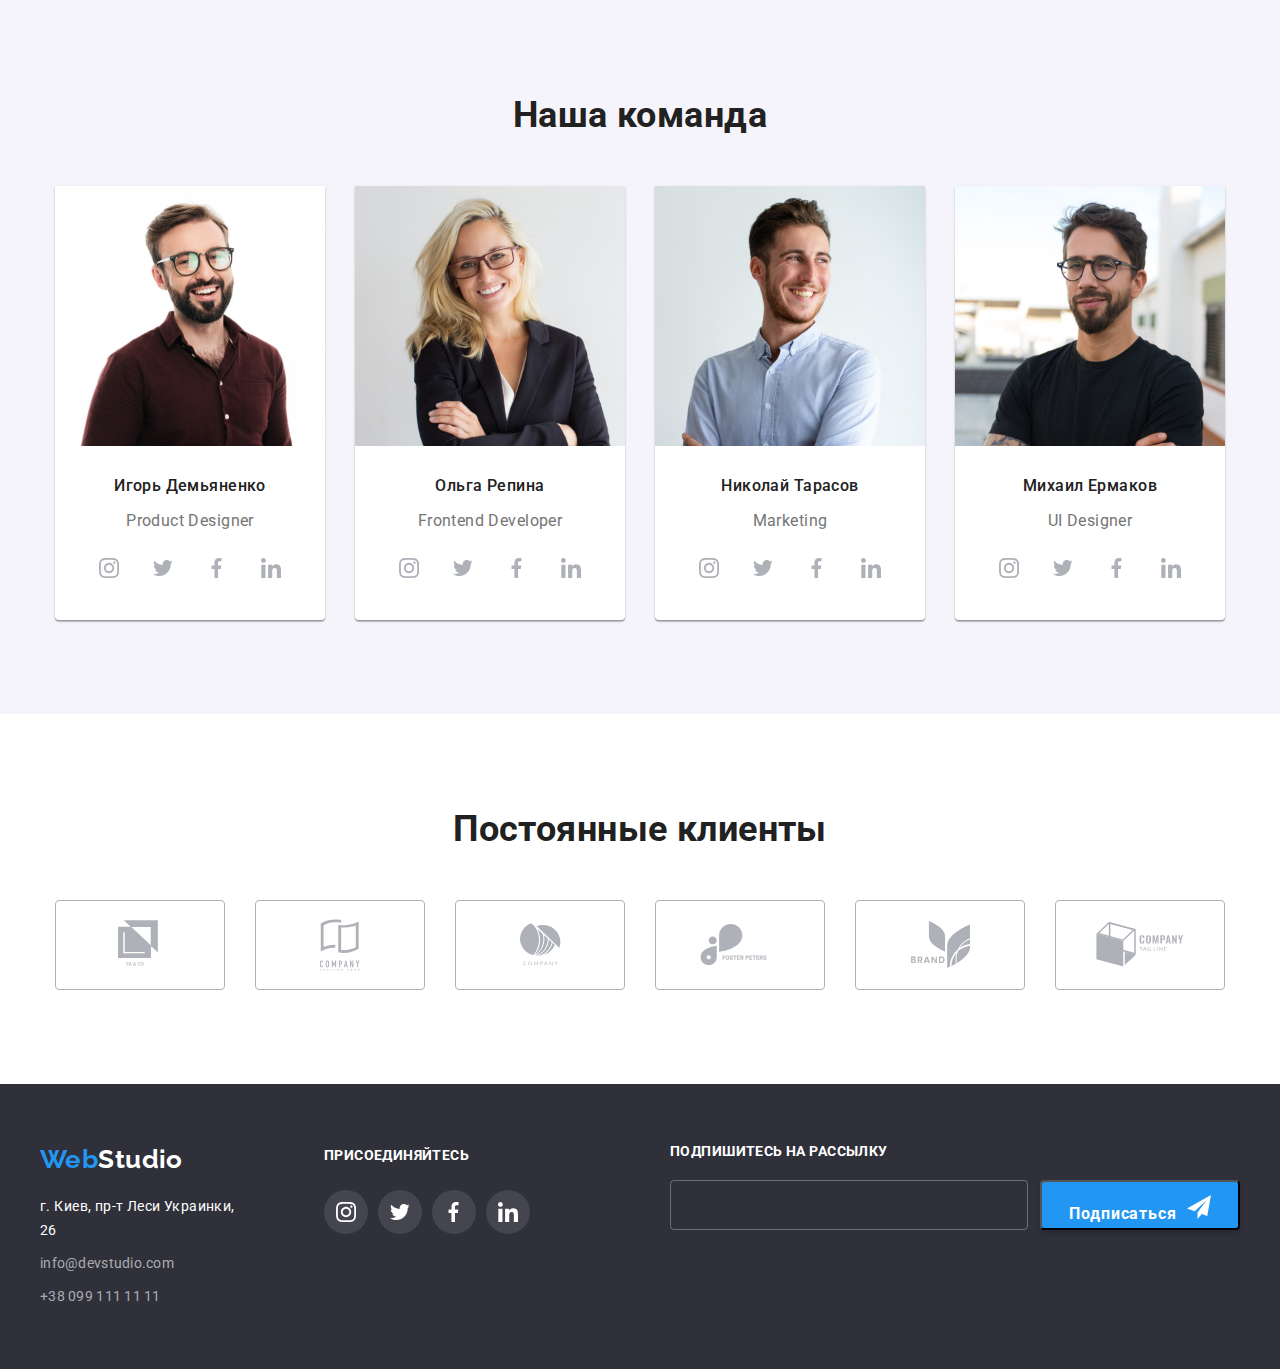
==== commit 30ea0dd2: "Мучает позиционирование формы в футере" ====
--- a/index.html
+++ b/index.html
@@ -342,38 +342,50 @@
           </address>
         </div>
         <!-- Футер Присоединяйтесь -->
-        <div class="footer-social">
-          <p class="social-text">присоединяйтесь</p>
-          <ul class="socials-list list flexbox">
-            <li class="socials-item">
-              <a class="link flexbox" href="" target="_blank" rel="noopener noreferrer" aria-label="ссылка Instagram">
-                <svg class="socials-icon-company" width="20px" height="20px">
-                  <use href="./images/sprite.svg#icon-instagram"></use>
-                </svg>
-              </a>
-            </li>
-            <li class="socials-item">
-              <a class="link flexbox" href="" target="_blank" rel="noopener noreferrer" aria-label="ссылка Twitter">
-                <svg class="socials-icon-company" width="20px" height="20px">
-                  <use href="./images/sprite.svg#icon-twitter"></use>
-                </svg>
-              </a>
-            </li>
-            <li class="socials-item">
-              <a class="link flexbox" href="" target="_blank" rel="noopener noreferrer" aria-label="ссылка Facebook">
-                <svg class="socials-icon-company" width="20px" height="20px">
-                  <use href="./images/sprite.svg#icon-facebook"></use>
-                </svg>
-              </a>
-            </li>
-            <li class="socials-item">
-              <a class="link flexbox" href="" target="_blank" rel="noopener noreferrer" aria-label="ссылка Linkedin">
-                <svg class="socials-icon-company" width="20px" height="20px">
-                  <use href="./images/sprite.svg#icon-linkedin"></use>
-                </svg>
-              </a>
-            </li>
-          </ul>
+        <div class="footer-social-subscribe flexbox">
+          <div class="footer-social flexbox">
+            <span class="social-text">присоединяйтесь</span>
+            <ul class="socials-list list flexbox">
+              <li class="socials-item">
+                <a class="link flexbox" href="" target="_blank" rel="noopener noreferrer" aria-label="ссылка Instagram">
+                  <svg class="socials-icon-company" width="20px" height="20px">
+                    <use href="./images/sprite.svg#icon-instagram"></use>
+                  </svg>
+                </a>
+              </li>
+              <li class="socials-item">
+                <a class="link flexbox" href="" target="_blank" rel="noopener noreferrer" aria-label="ссылка Twitter">
+                  <svg class="socials-icon-company" width="20px" height="20px">
+                    <use href="./images/sprite.svg#icon-twitter"></use>
+                  </svg>
+                </a>
+              </li>
+              <li class="socials-item">
+                <a class="link flexbox" href="" target="_blank" rel="noopener noreferrer" aria-label="ссылка Facebook">
+                  <svg class="socials-icon-company" width="20px" height="20px">
+                    <use href="./images/sprite.svg#icon-facebook"></use>
+                  </svg>
+                </a>
+              </li>
+              <li class="socials-item">
+                <a class="link flexbox" href="" target="_blank" rel="noopener noreferrer" aria-label="ссылка Linkedin">
+                  <svg class="socials-icon-company" width="20px" height="20px">
+                    <use href="./images/sprite.svg#icon-linkedin"></use>
+                  </svg>
+                </a>
+              </li>
+            </ul>
+          </div>
+          <!-- Футер форма подписки -->
+          <form action="" class="subscribe-form flexbox">
+            <label class="form-subscribe" for="">
+              <span>Подпишитесь на рассылку</span>
+              <div class="form-input-button">
+                <input type="email" name="" id="" />
+                <button>Подписаться</button>
+              </div>
+            </label>
+          </form>
         </div>
       </div>
     </footer>
@@ -385,6 +397,48 @@
             <use href="./images/sprite.svg#icon-close-button"></use>
           </svg>
         </button>
+
+        <!-- Форма -->
+        <form action="" class="">
+          <p class="form-title">Оставьте свои данные, мы вам перезвоним</p>
+
+          <label class="form-field">
+            <span class="form-label">Имя</span>
+
+            <input class="form-input" type="text" name="user-name" placeholder=" " autocomplete="off" />
+            <svg class="input-icon" width="12px" height="12px">
+              <use href="./images/sprite.svg#icon-form-name"></use>
+            </svg>
+          </label>
+
+          <label class="form-field">
+            <span class="form-label">Телефон</span>
+
+            <input class="form-input" type="tel" name="user-tel" placeholder=" " autocomplete="off" />
+            <svg class="input-icon" width="13px" height="13px">
+              <use href="./images/sprite.svg#icon-form-tel"></use>
+            </svg>
+          </label>
+
+          <label class="form-field">
+            <span class="form-label">Почта</span>
+
+            <input class="form-input" type="email" name="user-mail" placeholder=" " autocomplete="off" />
+            <svg class="input-icon" width="13px" height="13px">
+              <use href="./images/sprite.svg#icon-form-mail"></use>
+            </svg>
+          </label>
+
+          <label class="form-field"> Комментарий</label>
+          <textarea class="form-comment" name="form-comment" placeholder="Введите текст"></textarea>
+
+          <div class="agreement">
+            <input type="checkbox" name="agreement" id="agreement" />
+            <label for="agreement">Соглашаюсь с рассылкой и принимаю <a href="">Условия договора</a></label>
+          </div>
+
+          <button class="hero-button form-submit">Отправить</button>
+        </form>
       </div>
     </div>
     <script src="./js/modal.js"></script>
--- a/css/styles.css
+++ b/css/styles.css
@@ -199,7 +199,7 @@
 }
 .hero-button {
   display: inline-block;
-  /* max-width: 200px; */
+  min-width: 200px;
   padding: 10px 32px;
   border: 0;
 
@@ -221,7 +221,7 @@
 .hero-button:active {
   cursor: pointer;
   /* border: 0; */
-  outline: none;
+  outline-color: var(--accent-color);
 }
 /* Особенности */
 .features,
@@ -415,7 +415,10 @@
   background-color: var(--bg-color-icon);
   transition: background-color var(--transition-duration) var(--transition-timing-function);
 }
-
+.footer-social {
+  flex-wrap: wrap;
+  align-items: center;
+}
 /* Клиенты */
 .clients .list {
   flex-wrap: wrap;
@@ -509,14 +512,84 @@
 .footer-nav {
   margin-right: 70px;
 }
-
+.footer-social-subscribe {
+  margin-bottom: 72px;
+}
 .social-text {
+  margin-bottom: 20px;
+  /* width: 100%; */
   font-weight: 700;
   line-height: 16px;
   letter-spacing: 0.03em;
   text-transform: uppercase;
 
   color: var(--contrast-white-color);
+}
+.subscribe-form {
+  /* margin-left: auto; */
+}
+
+.form-input-button {
+  display: flex;
+  justify-content: center;
+  align-items: center;
+}
+
+.form-subscribe span {
+  display: block;
+  /* width: 100%; */
+  font-weight: 700;
+  line-height: 1.14;
+  text-transform: uppercase;
+  color: var(--contrast-white-color);
+  margin: 0 0 20px 0;
+}
+
+.form-subscribe input {
+  display: inline-block;
+  padding: 15px 16px;
+  margin: 0 12px 0 0;
+
+  border: 1px solid rgba(255, 255, 255, 0.3);
+  background-color: transparent;
+
+  font-size: 16px;
+
+  width: 358px;
+
+  /* filter: drop-shadow(0px 4px 4px rgba(0, 0, 0, 0.15)); */
+  border-radius: 4px;
+}
+.form-subscribe button {
+  display: inline-block;
+  padding: 13px 0px;
+  outline: transparent;
+  min-width: 200px;
+  max-height: 50px;
+
+  background: var(--accent-color);
+  box-shadow: 0px 4px 4px rgba(0, 0, 0, 0.15);
+  border-radius: 4px;
+
+  font-weight: 700;
+  font-size: 16px;
+  /* line-height:30px: ; */
+  text-align: center;
+  letter-spacing: 0.06em;
+  color: var(--contrast-white-color);
+  text-align: center;
+
+  cursor: pointer;
+}
+.form-subscribe button::after {
+  display: inline-block;
+  content: "";
+  width: 24px;
+  height: 24px;
+  /* background-color: #fff; */
+  margin-left: 10px;
+  background-image: url(../images/icon-send.svg);
+  background-position: center;
 }
 /* Модалка */
 .backdrop {
@@ -542,6 +615,7 @@
 
   width: 528px;
   height: 581px;
+  padding: 40px;
 
   background-color: var(--contrast-white-color);
   border: 1px solid rgba(0, 0, 0, 0.1);
@@ -561,10 +635,112 @@
   border-radius: 50%;
   background-color: var(--contrast-white-color);
   cursor: pointer;
-}
+  transition: fill var(--transition-duration) var(--transition-timing-function);
+}
+.close-button:hover,
 .close-button:active,
 .close-button:focus {
-  outline: none;
+  outline-color: var(--accent-color);
+  fill: var(--accent-color);
+}
+
+/* Форма Заказа Услуги */
+
+.form-title {
+  margin: 0;
+  margin-bottom: 12px;
+  font-weight: 700;
+  font-size: 20px;
+  line-height: 1.15;
+  text-align: center;
+}
+
+.form-field {
+  display: block;
+  margin: 0 0 10px 0;
+
+  position: relative;
+}
+
+.form-label {
+  display: block;
+  margin-bottom: 4px;
+
+  /* position: absolute; */
+  top: 20px;
+
+  font-size: 12px;
+  line-height: 1.17;
+  letter-spacing: 0.01em;
+  color: var(--text-color);
+}
+
+.form-input {
+  width: 100%;
+  padding: 11px 12px 11px 42px;
+
+  border: 1px solid rgba(33, 33, 33, 0.2);
+  /* border: 2px solid tomato; */
+  border-radius: 4px;
+  transition: fill var(--transition-duration) var(--transition-timing-function);
+}
+
+.input-icon {
+  position: absolute;
+  left: 12px;
+  bottom: 20px;
+  transform: translateY(50%);
+  fill: var(--title-text-color);
+  transition: border var(--transition-duration) var(--transition-timing-function);
+}
+
+.form-field:focus-within > .input-icon {
+  fill: var(--accent-color);
+}
+.form-field:focus-within > .form-input {
+  border: 1px solid var(--accent-color);
+  outline: transparent;
+}
+
+.form-input:not(:placeholder-shown) {
+  border: 1px solid rgba(33, 33, 33, 0.2);
+}
+.form-input:invalid {
+  border-color: red;
+}
+
+.form-comment {
+  display: inline-block;
+  margin: 0 0 20px 0;
+  padding: 12px 16px;
+  width: 100%;
+  height: 120px;
+  resize: none;
+
+  border: 1px solid rgba(33, 33, 33, 0.2);
+  border-radius: 4px;
+
+  font-size: 14px;
+}
+
+.form-comment::placeholder {
+  font-size: 14px;
+  line-height: 16px;
+  letter-spacing: 0.01em;
+
+  color: rgba(117, 117, 117, 0.5);
+}
+.form-comment:focus {
+  border: 1px solid var(--accent-color);
+  outline: transparent;
+}
+
+.form-submit {
+  position: absolute;
+  left: 50%;
+  transform: translateX(-50%);
+
+  margin-top: 30px;
 }
 
 /* Страница Портфолио */
@@ -606,7 +782,7 @@
   background-color: var(--accent-color);
   box-shadow: 0px 3px 1px rgba(0, 0, 0, 0.1), 0px 1px 2px rgba(0, 0, 0, 0.08), 0px 2px 2px rgba(0, 0, 0, 0.12);
   /* border: 0px; */
-  outline: none;
+  outline-color: var(--accent-color);
   cursor: pointer;
 }
 /* .portfolio-filter-item:hover {
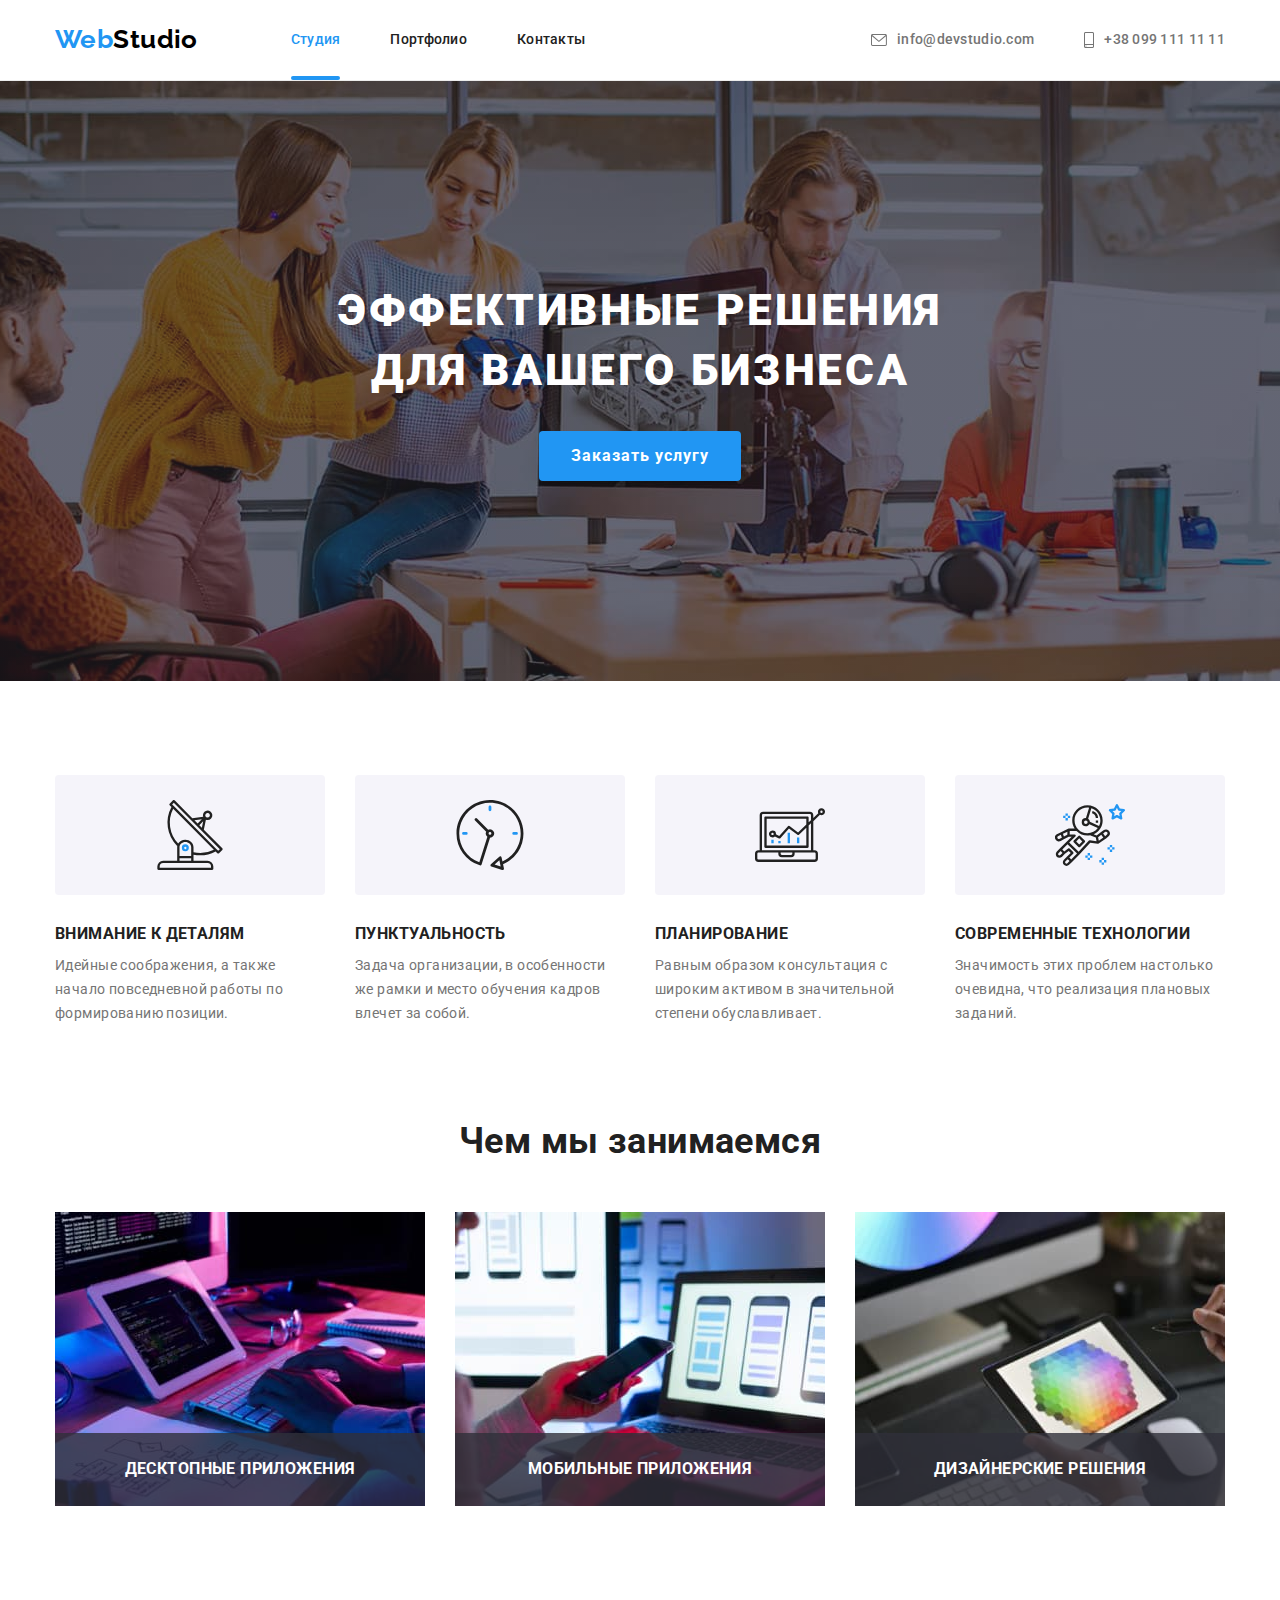
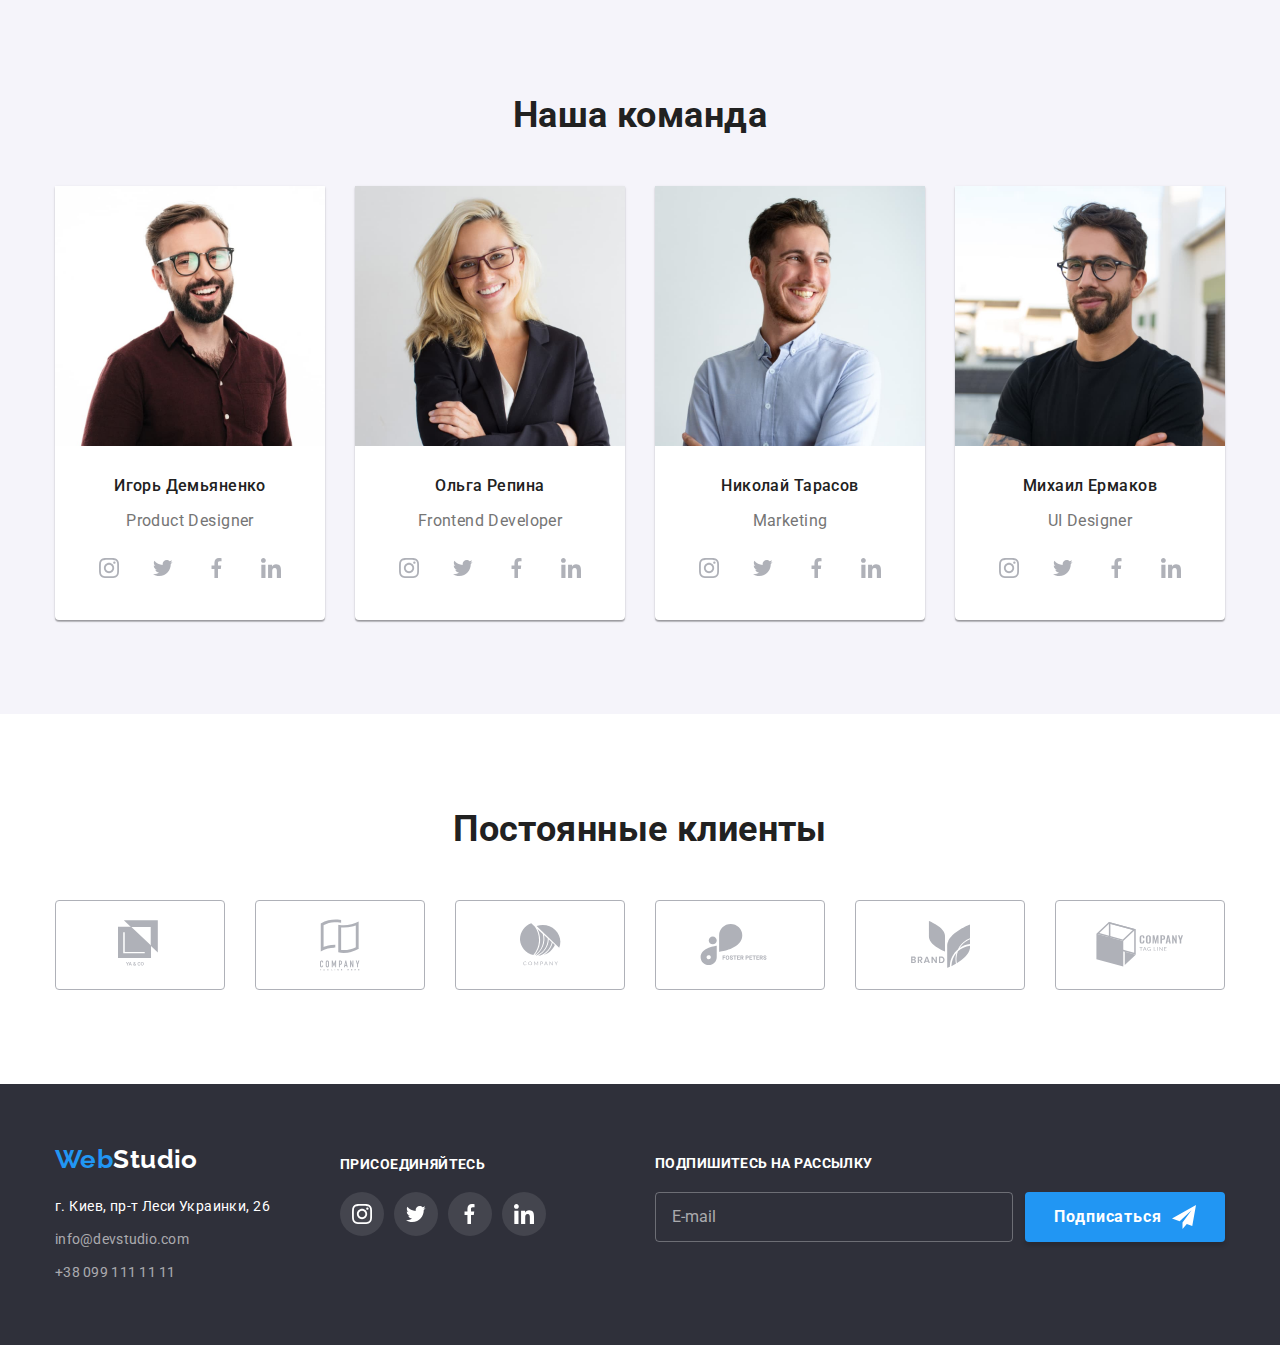
==== commit 2fe0e019: "Добавляет форму подписки в Футере" ====
--- a/index.html
+++ b/index.html
@@ -342,51 +342,50 @@
           </address>
         </div>
         <!-- Футер Присоединяйтесь -->
-        <div class="footer-social-subscribe flexbox">
-          <div class="footer-social flexbox">
-            <span class="social-text">присоединяйтесь</span>
-            <ul class="socials-list list flexbox">
-              <li class="socials-item">
-                <a class="link flexbox" href="" target="_blank" rel="noopener noreferrer" aria-label="ссылка Instagram">
-                  <svg class="socials-icon-company" width="20px" height="20px">
-                    <use href="./images/sprite.svg#icon-instagram"></use>
-                  </svg>
-                </a>
-              </li>
-              <li class="socials-item">
-                <a class="link flexbox" href="" target="_blank" rel="noopener noreferrer" aria-label="ссылка Twitter">
-                  <svg class="socials-icon-company" width="20px" height="20px">
-                    <use href="./images/sprite.svg#icon-twitter"></use>
-                  </svg>
-                </a>
-              </li>
-              <li class="socials-item">
-                <a class="link flexbox" href="" target="_blank" rel="noopener noreferrer" aria-label="ссылка Facebook">
-                  <svg class="socials-icon-company" width="20px" height="20px">
-                    <use href="./images/sprite.svg#icon-facebook"></use>
-                  </svg>
-                </a>
-              </li>
-              <li class="socials-item">
-                <a class="link flexbox" href="" target="_blank" rel="noopener noreferrer" aria-label="ссылка Linkedin">
-                  <svg class="socials-icon-company" width="20px" height="20px">
-                    <use href="./images/sprite.svg#icon-linkedin"></use>
-                  </svg>
-                </a>
-              </li>
-            </ul>
-          </div>
-          <!-- Футер форма подписки -->
-          <form action="" class="subscribe-form flexbox">
-            <label class="form-subscribe" for="">
-              <span>Подпишитесь на рассылку</span>
-              <div class="form-input-button">
-                <input type="email" name="" id="" />
-                <button>Подписаться</button>
-              </div>
-            </label>
-          </form>
-        </div>
+
+        <div class="footer-social flexbox">
+          <span class="social-text">присоединяйтесь</span>
+          <ul class="socials-list list flexbox">
+            <li class="socials-item">
+              <a class="link flexbox" href="" target="_blank" rel="noopener noreferrer" aria-label="ссылка Instagram">
+                <svg class="socials-icon-company" width="20px" height="20px">
+                  <use href="./images/sprite.svg#icon-instagram"></use>
+                </svg>
+              </a>
+            </li>
+            <li class="socials-item">
+              <a class="link flexbox" href="" target="_blank" rel="noopener noreferrer" aria-label="ссылка Twitter">
+                <svg class="socials-icon-company" width="20px" height="20px">
+                  <use href="./images/sprite.svg#icon-twitter"></use>
+                </svg>
+              </a>
+            </li>
+            <li class="socials-item">
+              <a class="link flexbox" href="" target="_blank" rel="noopener noreferrer" aria-label="ссылка Facebook">
+                <svg class="socials-icon-company" width="20px" height="20px">
+                  <use href="./images/sprite.svg#icon-facebook"></use>
+                </svg>
+              </a>
+            </li>
+            <li class="socials-item">
+              <a class="link flexbox" href="" target="_blank" rel="noopener noreferrer" aria-label="ссылка Linkedin">
+                <svg class="socials-icon-company" width="20px" height="20px">
+                  <use href="./images/sprite.svg#icon-linkedin"></use>
+                </svg>
+              </a>
+            </li>
+          </ul>
+        </div>
+        <!-- Футер форма подписки -->
+        <form action="" class="subscribe-form flexbox">
+          <label class="form-subscribe">
+            <span>Подпишитесь на рассылку</span>
+            <div class="form-input-button">
+              <input type="email" name="user-subscribe-mail" id="" placeholder="E-mail" />
+              <button>Подписаться</button>
+            </div>
+          </label>
+        </form>
       </div>
     </footer>
     <!-- Модалка -->
@@ -429,8 +428,10 @@
             </svg>
           </label>
 
-          <label class="form-field"> Комментарий</label>
-          <textarea class="form-comment" name="form-comment" placeholder="Введите текст"></textarea>
+          <label class="form-field">
+            <span class="form-label">Комментарий</span>
+            <textarea class="form-comment" name="form-comment" placeholder="Введите текст"></textarea>
+          </label>
 
           <div class="agreement">
             <input type="checkbox" name="agreement" id="agreement" />
--- a/css/styles.css
+++ b/css/styles.css
@@ -416,8 +416,9 @@
   transition: background-color var(--transition-duration) var(--transition-timing-function);
 }
 .footer-social {
-  flex-wrap: wrap;
-  align-items: center;
+  flex-direction: column;
+
+  margin: 12px 0 0 0;
 }
 /* Клиенты */
 .clients .list {
@@ -467,7 +468,7 @@
   background-color: var(--bg-color-dark);
 }
 .footer .container {
-  padding: 60px 0;
+  padding: 60px 15px;
 }
 .logo-secondary {
   display: inline-block;
@@ -512,12 +513,10 @@
 .footer-nav {
   margin-right: 70px;
 }
-.footer-social-subscribe {
-  margin-bottom: 72px;
-}
+
 .social-text {
   margin-bottom: 20px;
-  /* width: 100%; */
+
   font-weight: 700;
   line-height: 16px;
   letter-spacing: 0.03em;
@@ -526,9 +525,12 @@
   color: var(--contrast-white-color);
 }
 .subscribe-form {
-  /* margin-left: auto; */
-}
-
+  margin: 12px 0 0 auto;
+}
+.subscribe-form:focus-within input {
+  border-color: var(--contrast-white-color);
+  outline: var(--accent-color);
+}
 .form-input-button {
   display: flex;
   justify-content: center;
@@ -547,6 +549,7 @@
 
 .form-subscribe input {
   display: inline-block;
+  width: 358px;
   padding: 15px 16px;
   margin: 0 12px 0 0;
 
@@ -554,22 +557,33 @@
   background-color: transparent;
 
   font-size: 16px;
-
-  width: 358px;
+  color: var(--contrast-white-color);
 
   /* filter: drop-shadow(0px 4px 4px rgba(0, 0, 0, 0.15)); */
   border-radius: 4px;
 }
+.form-subscribe input::placeholder {
+  font-size: 16px;
+  line-height: 1.25;
+  color: var(--contrast-text-color);
+}
+.form-subscribe input:not(:placeholder-shown) {
+  border: 1px solid rgba(255, 255, 255, 0.3);
+}
+
 .form-subscribe button {
-  display: inline-block;
+  display: flex;
+  justify-content: center;
+  align-items: center;
+
   padding: 13px 0px;
   outline: transparent;
   min-width: 200px;
-  max-height: 50px;
 
   background: var(--accent-color);
   box-shadow: 0px 4px 4px rgba(0, 0, 0, 0.15);
   border-radius: 4px;
+  border: none;
 
   font-weight: 700;
   font-size: 16px;
@@ -601,6 +615,8 @@
   /* width: 100%;
   height: 100%; */
   background-color: rgba(0, 0, 0, 0.2);
+  /* opacity: 1; */
+  transition: opacity var(--transition-duration) var(--transition-timing-function);
 }
 .backdrop.is-hidden {
   opacity: 0;
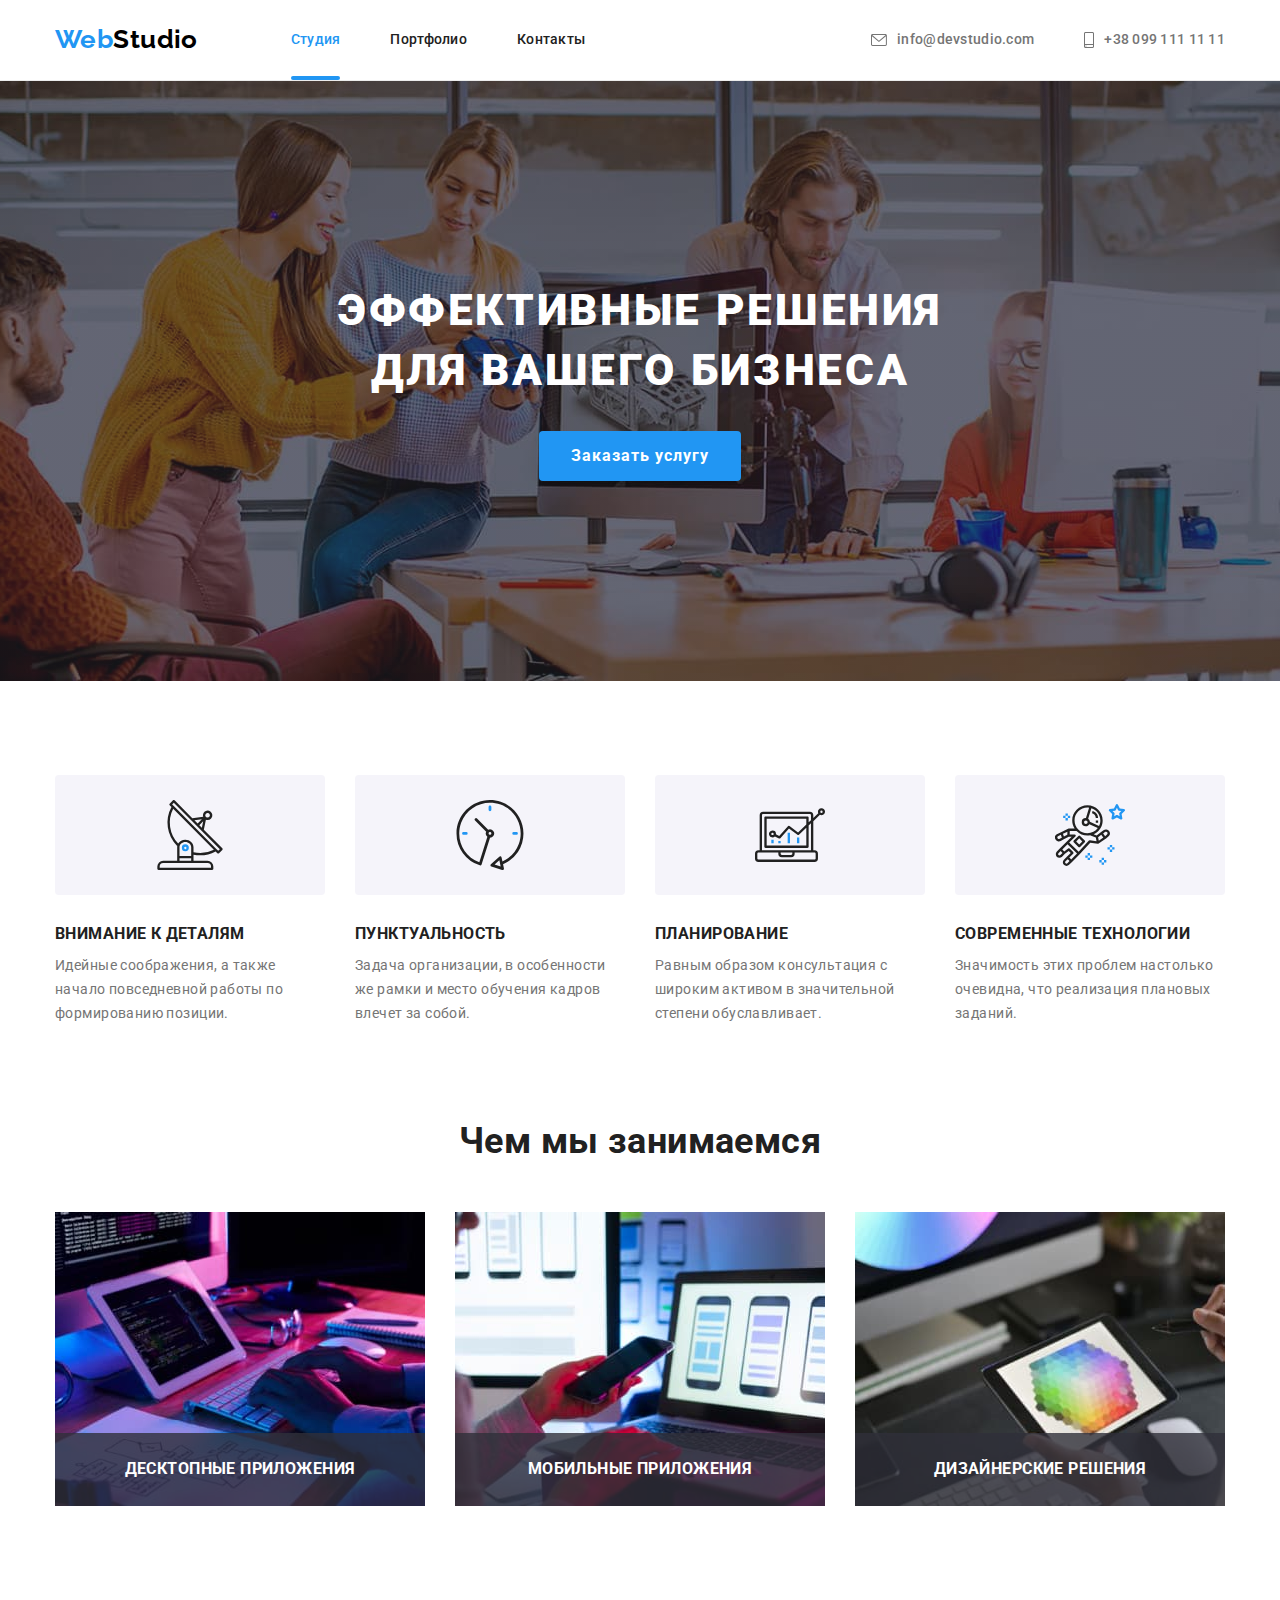
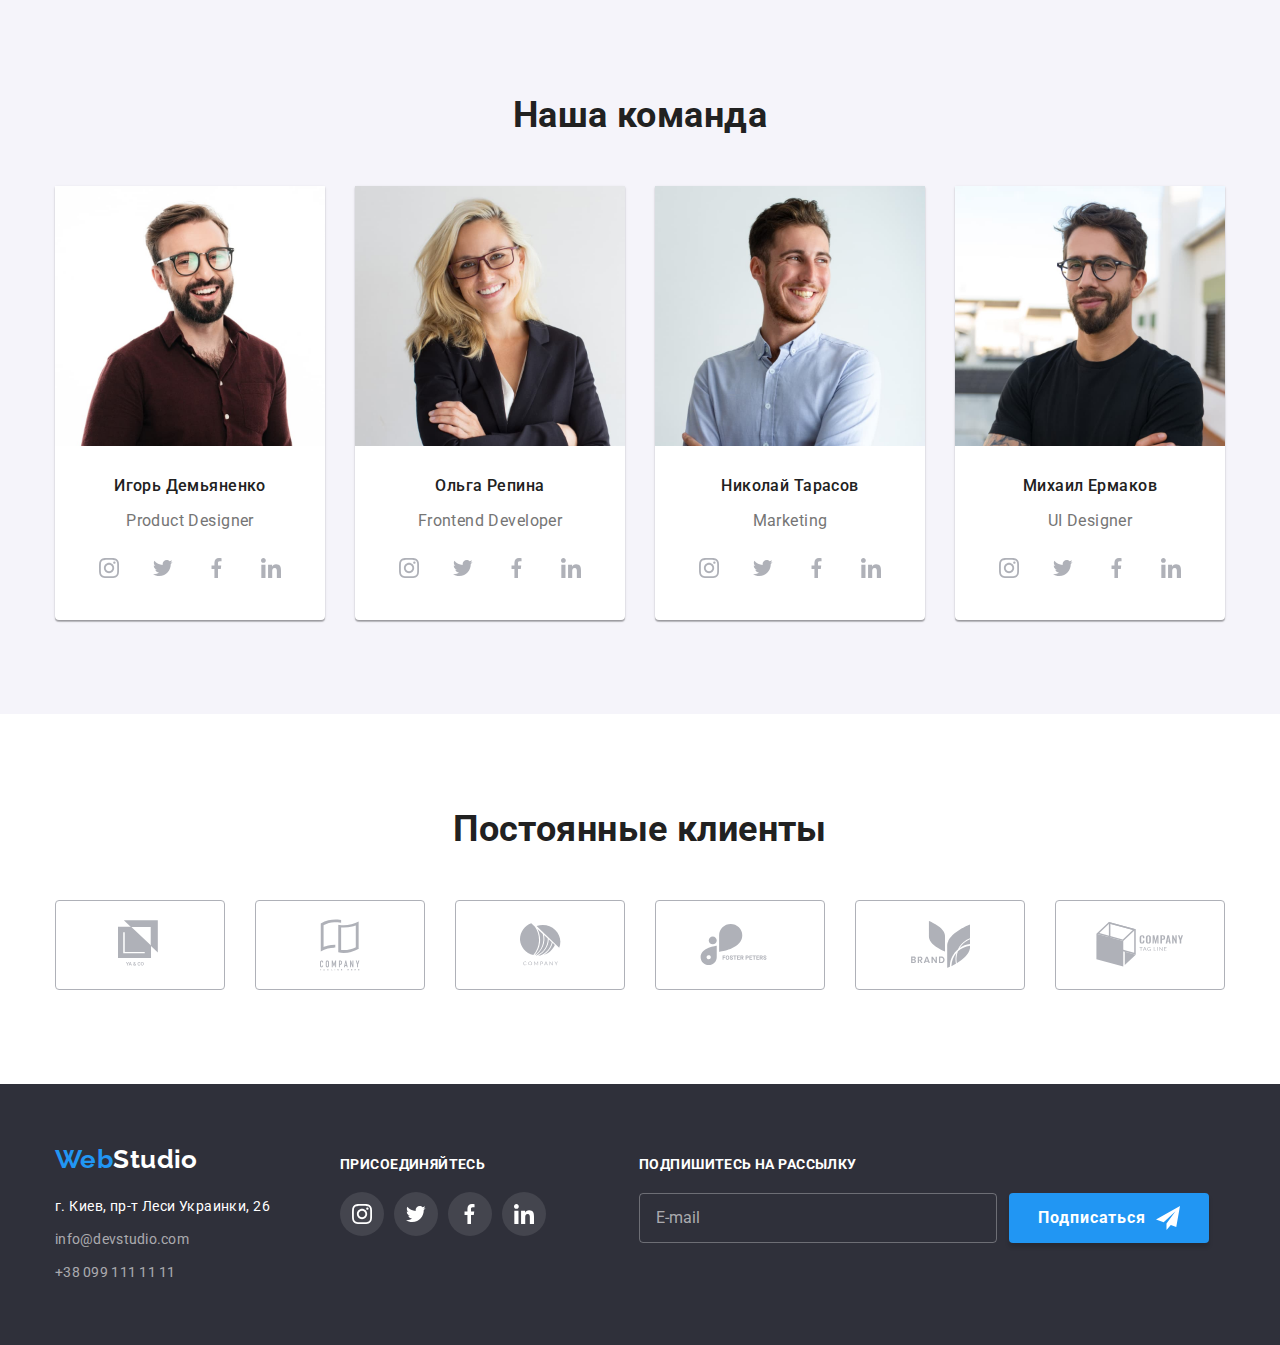
==== commit ba32bbab: "Исправляет ошибки" ====
--- a/index.html
+++ b/index.html
@@ -377,14 +377,13 @@
           </ul>
         </div>
         <!-- Футер форма подписки -->
-        <form action="" class="subscribe-form flexbox">
-          <label class="form-subscribe">
-            <span>Подпишитесь на рассылку</span>
-            <div class="form-input-button">
-              <input type="email" name="user-subscribe-mail" id="" placeholder="E-mail" />
-              <button>Подписаться</button>
-            </div>
-          </label>
+
+        <form class="subscribe-form flexbox">
+          <label class="subscribe-label">
+            <span class="subscribe-label-title">Подпишитесь на рассылку </span>
+            <input class="subscribe-input" type="email" name="user-subscribe-mail" placeholder="E-mail" autocomplete="off" />
+          </label>
+          <button class="subscribe-button" type="submit">Подписаться</button>
         </form>
       </div>
     </footer>
@@ -398,14 +397,14 @@
         </button>
 
         <!-- Форма -->
-        <form action="" class="">
+        <form class="form-modal">
           <p class="form-title">Оставьте свои данные, мы вам перезвоним</p>
 
           <label class="form-field">
             <span class="form-label">Имя</span>
 
             <input class="form-input" type="text" name="user-name" placeholder=" " autocomplete="off" />
-            <svg class="input-icon" width="12px" height="12px">
+            <svg class="input-icon" width="18px" height="18px">
               <use href="./images/sprite.svg#icon-form-name"></use>
             </svg>
           </label>
@@ -414,7 +413,7 @@
             <span class="form-label">Телефон</span>
 
             <input class="form-input" type="tel" name="user-tel" placeholder=" " autocomplete="off" />
-            <svg class="input-icon" width="13px" height="13px">
+            <svg class="input-icon" width="18px" height="18px">
               <use href="./images/sprite.svg#icon-form-tel"></use>
             </svg>
           </label>
@@ -423,7 +422,7 @@
             <span class="form-label">Почта</span>
 
             <input class="form-input" type="email" name="user-mail" placeholder=" " autocomplete="off" />
-            <svg class="input-icon" width="13px" height="13px">
+            <svg class="input-icon" width="18px" height="18px">
               <use href="./images/sprite.svg#icon-form-mail"></use>
             </svg>
           </label>
@@ -433,10 +432,13 @@
             <textarea class="form-comment" name="form-comment" placeholder="Введите текст"></textarea>
           </label>
 
-          <div class="agreement">
-            <input type="checkbox" name="agreement" id="agreement" />
-            <label for="agreement">Соглашаюсь с рассылкой и принимаю <a href="">Условия договора</a></label>
-          </div>
+          <label class="form-agreement">
+            <input class="form-agreement-check visually-hidden" type="checkbox" name="form-agreement" />
+            <!-- <svg class="icon-check" width="16px" height="15px">
+              <use href="./images/sprite.svg#icon-form-check"></use>
+            </svg> -->
+            <span class="form-agreement-text">Соглашаюсь с рассылкой и принимаю<a class="form-agreement-link" href="">Условия договора</a> </span>
+          </label>
 
           <button class="hero-button form-submit">Отправить</button>
         </form>
--- a/css/styles.css
+++ b/css/styles.css
@@ -418,7 +418,7 @@
 .footer-social {
   flex-direction: column;
 
-  margin: 12px 0 0 0;
+  margin: 12px 93px 0 0;
 }
 /* Клиенты */
 .clients .list {
@@ -469,6 +469,7 @@
 }
 .footer .container {
   padding: 60px 15px;
+  align-items: flex-start;
 }
 .logo-secondary {
   display: inline-block;
@@ -511,6 +512,7 @@
 }
 
 .footer-nav {
+  /* width: 250px; */
   margin-right: 70px;
 }
 
@@ -525,77 +527,76 @@
   color: var(--contrast-white-color);
 }
 .subscribe-form {
-  margin: 12px 0 0 auto;
-}
-.subscribe-form:focus-within input {
-  border-color: var(--contrast-white-color);
-  outline: var(--accent-color);
-}
-.form-input-button {
-  display: flex;
+  margin: 12px 0 0 0;
+  align-items: flex-end;
+
   justify-content: center;
-  align-items: center;
-}
-
-.form-subscribe span {
-  display: block;
-  /* width: 100%; */
+}
+
+.subscribe-label {
+  display: inline-block;
+  margin: 0 12px 0 0;
+  width: 358px;
+}
+.subscribe-label-title {
+  display: inline-block;
+  margin: 0 0 20px 0;
   font-weight: 700;
   line-height: 1.14;
   text-transform: uppercase;
   color: var(--contrast-white-color);
-  margin: 0 0 20px 0;
-}
-
-.form-subscribe input {
-  display: inline-block;
-  width: 358px;
+}
+
+.subscribe-input {
   padding: 15px 16px;
-  margin: 0 12px 0 0;
+  width: 100%;
 
   border: 1px solid rgba(255, 255, 255, 0.3);
+  border-radius: 4px;
   background-color: transparent;
 
   font-size: 16px;
   color: var(--contrast-white-color);
-
-  /* filter: drop-shadow(0px 4px 4px rgba(0, 0, 0, 0.15)); */
-  border-radius: 4px;
-}
-.form-subscribe input::placeholder {
+}
+.subscribe-input::placeholder {
   font-size: 16px;
   line-height: 1.25;
   color: var(--contrast-text-color);
 }
-.form-subscribe input:not(:placeholder-shown) {
+.subscribe-input:not(:placeholder-shown) {
   border: 1px solid rgba(255, 255, 255, 0.3);
-}
-
-.form-subscribe button {
+  outline: transparent;
+}
+.subscribe-form:focus-within .subscribe-input {
+  border-color: var(--contrast-white-color);
+  outline: var(--accent-color);
+}
+
+.subscribe-button {
   display: flex;
+  align-items: center;
   justify-content: center;
-  align-items: center;
-
+
+  min-width: 200px;
+  min-height: 50px;
   padding: 13px 0px;
-  outline: transparent;
-  min-width: 200px;
+  margin: 0;
 
   background: var(--accent-color);
   box-shadow: 0px 4px 4px rgba(0, 0, 0, 0.15);
   border-radius: 4px;
   border: none;
+  outline: transparent;
 
   font-weight: 700;
   font-size: 16px;
-  /* line-height:30px: ; */
   text-align: center;
   letter-spacing: 0.06em;
   color: var(--contrast-white-color);
-  text-align: center;
 
   cursor: pointer;
 }
-.form-subscribe button::after {
+.subscribe-button::after {
   display: inline-block;
   content: "";
   width: 24px;
@@ -605,7 +606,9 @@
   background-image: url(../images/icon-send.svg);
   background-position: center;
 }
+/* 
 /* Модалка */
+
 .backdrop {
   position: fixed;
   top: 0;
@@ -682,7 +685,6 @@
   display: block;
   margin-bottom: 4px;
 
-  /* position: absolute; */
   top: 20px;
 
   font-size: 12px;
@@ -696,7 +698,7 @@
   padding: 11px 12px 11px 42px;
 
   border: 1px solid rgba(33, 33, 33, 0.2);
-  /* border: 2px solid tomato; */
+
   border-radius: 4px;
   transition: fill var(--transition-duration) var(--transition-timing-function);
 }
@@ -704,8 +706,8 @@
 .input-icon {
   position: absolute;
   left: 12px;
-  bottom: 20px;
-  transform: translateY(50%);
+  bottom: 11px;
+  /* transform: translateY(50%); */
   fill: var(--title-text-color);
   transition: border var(--transition-duration) var(--transition-timing-function);
 }
@@ -750,7 +752,71 @@
   border: 1px solid var(--accent-color);
   outline: transparent;
 }
-
+.form-agreement {
+  position: relative;
+  display: flex;
+  justify-content: center;
+  align-items: center;
+}
+.form-agreement-text::before {
+  display: inline-block;
+  content: "";
+  width: 16px;
+  height: 15px;
+  border: 2px solid var(--title-text-color);
+  border-radius: 4px;
+  margin-right: 7px;
+  transition: background-color var(--transition-duration) var(--transition-timing-function),
+    border var(--transition-duration) var(--transition-timing-function);
+}
+
+.form-agreement-check:checked + .form-agreement-text::before {
+  background-color: var(--accent-color);
+  border: none;
+  border-radius: 4px;
+  background-image: url(../images/form-check.svg);
+  background-size: contain;
+  background-origin: border-box;
+}
+
+.form-agreement-check:focus + .form-agreement-text::before,
+.form-agreement-check:hover + .form-agreement-text::before {
+  border: 2px solid var(--accent-color);
+  border-radius: 4px;
+}
+
+.form-agreement-check:checked:focus + .form-agreement-text::before,
+.form-agreement-check:checked:hover + .form-agreement-text::before {
+  outline: 1px solid tomato;
+  border: none;
+}
+.form-agreement-check:disabled + .form-agreement-text::before {
+  background-color: transparent;
+  border: 2px solid var(--text-color);
+  border-radius: 4px;
+}
+.form-agreement-check:disabled:checked + .form-agreement-text::before {
+  background-image: url(../images/form-check-disabled.svg);
+  background-color: transparent;
+  border: 2px solid var(--text-color);
+  border-radius: 4px;
+}
+.form-agreement-link:focus {
+  outline: 1px solid tomato;
+}
+
+.form-agreement-text {
+  display: flex;
+  line-height: 1.71;
+  color: var(--text-color);
+  /* text-align: center; */
+  justify-content: center;
+  align-items: center;
+}
+.form-agreement-link {
+  color: var(--accent-color);
+  text-decoration: underline;
+}
 .form-submit {
   position: absolute;
   left: 50%;
